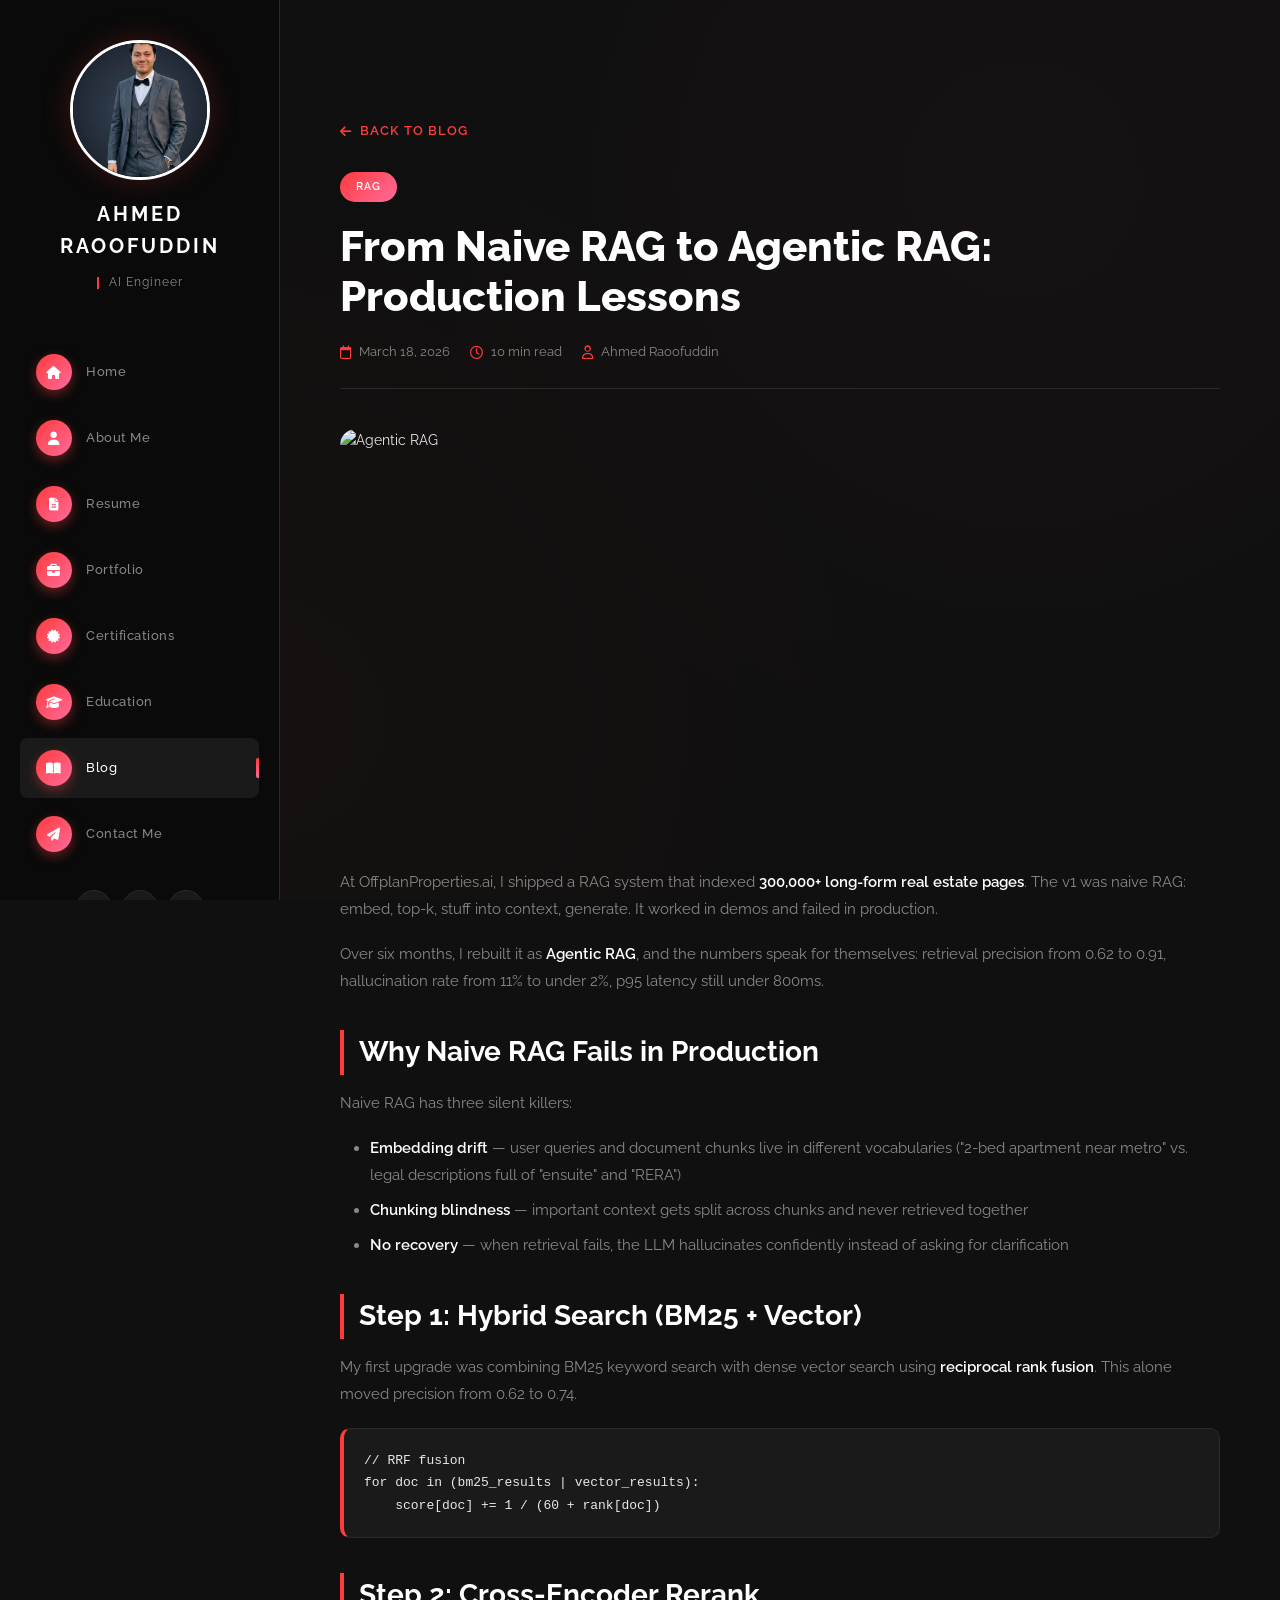
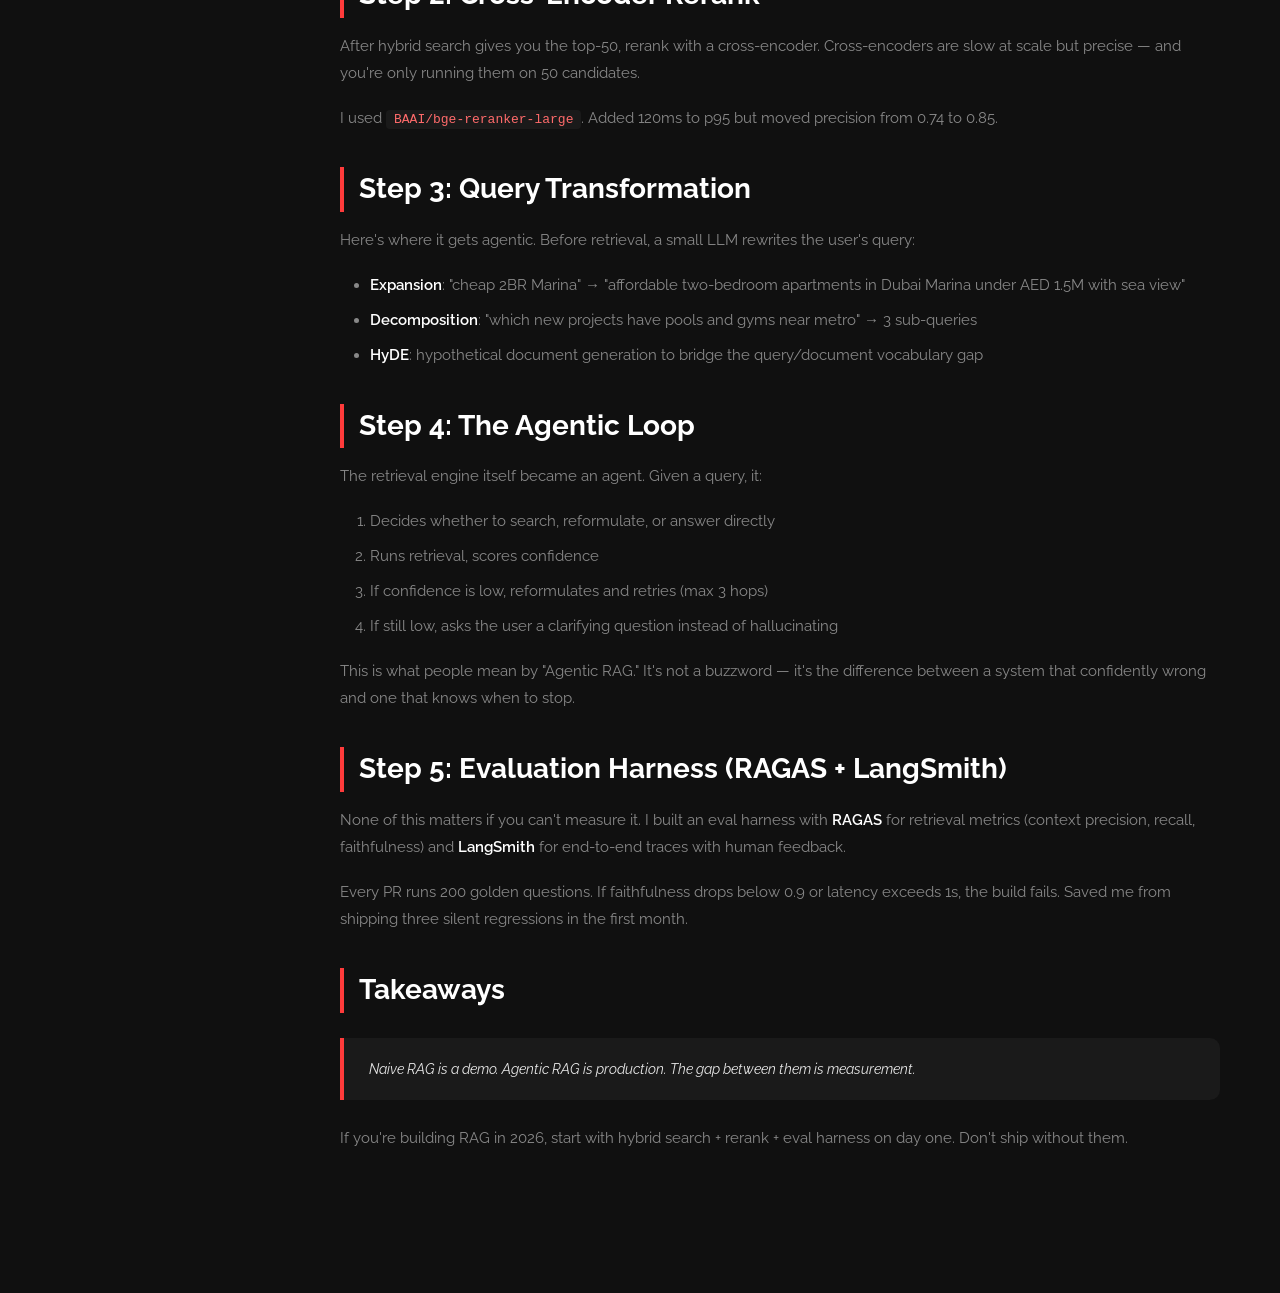
==== blog/agentic-rag-production.html @ 091b474e "Complete redesign: SPA portfolio with Home/About/Resume/Portfolio/Certs/Education/Blog/Contact + 6 b" ====
<!DOCTYPE html>
<html lang="en">
<head>
  <meta charset="UTF-8">
  <meta name="viewport" content="width=device-width, initial-scale=1.0">
  <title>From Naive RAG to Agentic RAG: Production Lessons | Ahmed Raoofuddin</title>
  <meta name="description" content="How I moved 300k+ real estate pages from simple vector search to agentic retrieval with eval harnesses, rerank, and hybrid search.">
  <link rel="stylesheet" href="https://cdnjs.cloudflare.com/ajax/libs/font-awesome/6.4.0/css/all.min.css">
  <link rel="stylesheet" href="../assets/css/style.css">
</head>
<body>
<div class="page-wrapper">
  <aside class="sidebar">
    <div class="sidebar-profile">
      <img src="../assets/img/ahmed-profile.jpg" alt="Ahmed Raoofuddin">
      <h3>AHMED RAOOFUDDIN</h3>
      <p>AI Engineer</p>
    </div>
    <nav class="sidebar-nav">
      <ul>
        <li><a href="../index.html#home"><i class="fa-solid fa-house"></i>Home</a></li>
        <li><a href="../index.html#about"><i class="fa-solid fa-user"></i>About Me</a></li>
        <li><a href="../index.html#resume"><i class="fa-solid fa-file-lines"></i>Resume</a></li>
        <li><a href="../index.html#portfolio"><i class="fa-solid fa-briefcase"></i>Portfolio</a></li>
        <li><a href="../index.html#certifications"><i class="fa-solid fa-certificate"></i>Certifications</a></li>
        <li><a href="../index.html#education"><i class="fa-solid fa-graduation-cap"></i>Education</a></li>
        <li><a href="../index.html#blog" class="active"><i class="fa-solid fa-book-open"></i>Blog</a></li>
        <li><a href="../index.html#contact"><i class="fa-solid fa-paper-plane"></i>Contact Me</a></li>
      </ul>
    </nav>
    <div class="sidebar-social">
      <a href="https://linkedin.com/in/ahmed-raoofuddin" target="_blank"><i class="fa-brands fa-linkedin-in"></i></a>
      <a href="https://github.com/AhmedRaoofuddin" target="_blank"><i class="fa-brands fa-github"></i></a>
      <a href="mailto:eng.ahmedraoofuddin@gmail.com"><i class="fa-solid fa-envelope"></i></a>
    </div>
  </aside>

  <header class="mobile-header">
    <div class="logo"><img src="../assets/img/ahmed-profile.jpg" alt="Ahmed"><span>Ahmed R.</span></div>
    <button class="mobile-menu-btn" onclick="document.getElementById('mobileMenu').classList.toggle('active')"><i class="fa-solid fa-bars"></i></button>
  </header>
  <div class="mobile-menu" id="mobileMenu">
    <button class="mobile-menu-close" onclick="document.getElementById('mobileMenu').classList.toggle('active')"><i class="fa-solid fa-xmark"></i></button>
    <ul>
      <li><a href="../index.html#home"><i class="fa-solid fa-house"></i>Home</a></li>
      <li><a href="../index.html#blog"><i class="fa-solid fa-book-open"></i>Blog</a></li>
      <li><a href="../index.html#contact"><i class="fa-solid fa-paper-plane"></i>Contact Me</a></li>
    </ul>
  </div>

  <main class="main-content">
    <section class="section active">
      <div class="blog-post-wrap">
        <a href="../index.html#blog" class="blog-post-back"><i class="fa-solid fa-arrow-left"></i> Back to Blog</a>

        <div class="blog-post-header">
          <span class="blog-post-category">RAG</span>
          <h1 class="blog-post-title">From Naive RAG to Agentic RAG: Production Lessons</h1>
          <div class="blog-post-meta">
            <span><i class="fa-regular fa-calendar"></i> March 18, 2026</span>
            <span><i class="fa-regular fa-clock"></i> 10 min read</span>
            <span><i class="fa-regular fa-user"></i> Ahmed Raoofuddin</span>
          </div>
        </div>

        <img src="https://images.unsplash.com/photo-1526378800651-c32d170fe6f8?w=1200&h=600&fit=crop" alt="Agentic RAG" class="blog-post-hero">

        <div class="blog-post-content">
          <p>At OffplanProperties.ai, I shipped a RAG system that indexed <strong>300,000+ long-form real estate pages</strong>. The v1 was naive RAG: embed, top-k, stuff into context, generate. It worked in demos and failed in production.</p>

          <p>Over six months, I rebuilt it as <strong>Agentic RAG</strong>, and the numbers speak for themselves: retrieval precision from 0.62 to 0.91, hallucination rate from 11% to under 2%, p95 latency still under 800ms.</p>

          <h2>Why Naive RAG Fails in Production</h2>
          <p>Naive RAG has three silent killers:</p>

          <ul>
            <li><strong>Embedding drift</strong> — user queries and document chunks live in different vocabularies ("2-bed apartment near metro" vs. legal descriptions full of "ensuite" and "RERA")</li>
            <li><strong>Chunking blindness</strong> — important context gets split across chunks and never retrieved together</li>
            <li><strong>No recovery</strong> — when retrieval fails, the LLM hallucinates confidently instead of asking for clarification</li>
          </ul>

          <h2>Step 1: Hybrid Search (BM25 + Vector)</h2>
          <p>My first upgrade was combining BM25 keyword search with dense vector search using <strong>reciprocal rank fusion</strong>. This alone moved precision from 0.62 to 0.74.</p>

          <pre><code>// RRF fusion
for doc in (bm25_results | vector_results):
    score[doc] += 1 / (60 + rank[doc])</code></pre>

          <h2>Step 2: Cross-Encoder Rerank</h2>
          <p>After hybrid search gives you the top-50, rerank with a cross-encoder. Cross-encoders are slow at scale but precise — and you're only running them on 50 candidates.</p>

          <p>I used <code>BAAI/bge-reranker-large</code>. Added 120ms to p95 but moved precision from 0.74 to 0.85.</p>

          <h2>Step 3: Query Transformation</h2>
          <p>Here's where it gets agentic. Before retrieval, a small LLM rewrites the user's query:</p>
          <ul>
            <li><strong>Expansion</strong>: "cheap 2BR Marina" → "affordable two-bedroom apartments in Dubai Marina under AED 1.5M with sea view"</li>
            <li><strong>Decomposition</strong>: "which new projects have pools and gyms near metro" → 3 sub-queries</li>
            <li><strong>HyDE</strong>: hypothetical document generation to bridge the query/document vocabulary gap</li>
          </ul>

          <h2>Step 4: The Agentic Loop</h2>
          <p>The retrieval engine itself became an agent. Given a query, it:</p>
          <ol>
            <li>Decides whether to search, reformulate, or answer directly</li>
            <li>Runs retrieval, scores confidence</li>
            <li>If confidence is low, reformulates and retries (max 3 hops)</li>
            <li>If still low, asks the user a clarifying question instead of hallucinating</li>
          </ol>

          <p>This is what people mean by "Agentic RAG." It's not a buzzword — it's the difference between a system that confidently wrong and one that knows when to stop.</p>

          <h2>Step 5: Evaluation Harness (RAGAS + LangSmith)</h2>
          <p>None of this matters if you can't measure it. I built an eval harness with <strong>RAGAS</strong> for retrieval metrics (context precision, recall, faithfulness) and <strong>LangSmith</strong> for end-to-end traces with human feedback.</p>

          <p>Every PR runs 200 golden questions. If faithfulness drops below 0.9 or latency exceeds 1s, the build fails. Saved me from shipping three silent regressions in the first month.</p>

          <h2>Takeaways</h2>
          <blockquote>Naive RAG is a demo. Agentic RAG is production. The gap between them is measurement.</blockquote>

          <p>If you're building RAG in 2026, start with hybrid search + rerank + eval harness on day one. Don't ship without them.</p>
        </div>
      </div>
    </section>
  </main>
</div>
</body>
</html>
---- assets/css/style.css ----
/* ============================================
   Ahmed Raoofuddin Portfolio
   Dark theme + red gradient accent
   Font: Raleway
   ============================================ */

@import url('https://fonts.googleapis.com/css2?family=Raleway:wght@300;400;500;600;700;800&display=swap');

:root {
  --bg: #101010;
  --bg-alt: #161616;
  --bg-card: #1a1a1a;
  --bg-card-hover: #1f1f1f;
  --border: #2a2a2a;
  --text: #e8e8e8;
  --text-muted: #888;
  --text-dim: #555;
  --accent: #ff3b3b;
  --accent-soft: #ff6b6b;
  --accent-glow: rgba(255, 59, 59, 0.4);
  --gradient: linear-gradient(135deg, #ff3b3b 0%, #ff6b9d 100%);
  --sidebar-width: 280px;
  --shadow: 0 8px 32px rgba(0, 0, 0, 0.5);
}

* { margin: 0; padding: 0; box-sizing: border-box; }

html { scroll-behavior: smooth; }

body {
  font-family: 'Raleway', -apple-system, Helvetica, sans-serif;
  background: var(--bg);
  color: var(--text);
  font-size: 14px;
  line-height: 1.6;
  overflow-x: hidden;
}

a { color: var(--text); text-decoration: none; transition: color 0.3s; }
a:hover { color: var(--accent-soft); }

img { max-width: 100%; display: block; }

/* ============================================
   LAYOUT
   ============================================ */
.page-wrapper {
  display: flex;
  min-height: 100vh;
  background: var(--bg);
  position: relative;
}

.page-wrapper::before {
  content: '';
  position: fixed;
  inset: 0;
  background-image:
    radial-gradient(circle at 20% 80%, rgba(255, 59, 59, 0.03) 0%, transparent 50%),
    radial-gradient(circle at 80% 20%, rgba(255, 107, 157, 0.03) 0%, transparent 50%);
  pointer-events: none;
  z-index: 0;
}

/* ============================================
   SIDEBAR
   ============================================ */
.sidebar {
  width: var(--sidebar-width);
  background: #0a0a0a;
  border-right: 1px solid var(--border);
  padding: 40px 20px;
  position: fixed;
  top: 0;
  left: 0;
  height: 100vh;
  display: flex;
  flex-direction: column;
  align-items: center;
  z-index: 100;
  overflow-y: auto;
}

.sidebar::-webkit-scrollbar { width: 4px; }
.sidebar::-webkit-scrollbar-track { background: transparent; }
.sidebar::-webkit-scrollbar-thumb { background: #2a2a2a; border-radius: 2px; }

.sidebar-profile {
  text-align: center;
  margin-bottom: 30px;
  width: 100%;
}

.sidebar-profile img {
  width: 140px;
  height: 140px;
  border-radius: 50%;
  object-fit: cover;
  border: 3px solid #fff;
  margin: 0 auto 18px;
  box-shadow: 0 0 30px rgba(255, 59, 59, 0.2);
  transition: transform 0.4s ease;
}

.sidebar-profile img:hover { transform: scale(1.05); }

.sidebar-profile h3 {
  font-size: 20px;
  font-weight: 700;
  letter-spacing: 3px;
  color: #fff;
  margin-bottom: 8px;
}

.sidebar-profile p {
  color: var(--text-muted);
  font-size: 12px;
  letter-spacing: 1px;
  padding-left: 12px;
  position: relative;
  display: inline-block;
}

.sidebar-profile p::before {
  content: '';
  position: absolute;
  left: 0;
  top: 50%;
  transform: translateY(-50%);
  width: 2px;
  height: 12px;
  background: var(--accent);
}

.sidebar-nav {
  width: 100%;
  flex: 1;
  margin-top: 20px;
}

.sidebar-nav ul { list-style: none; }

.sidebar-nav li { margin-bottom: 6px; }

.sidebar-nav a {
  display: flex;
  align-items: center;
  padding: 12px 16px;
  color: var(--text-muted);
  font-size: 13px;
  font-weight: 500;
  letter-spacing: 0.5px;
  border-radius: 8px;
  transition: all 0.3s;
  position: relative;
  cursor: pointer;
}

.sidebar-nav a i {
  width: 36px;
  height: 36px;
  background: var(--gradient);
  color: #fff;
  border-radius: 50%;
  display: flex;
  align-items: center;
  justify-content: center;
  margin-right: 14px;
  font-size: 13px;
  box-shadow: 0 4px 12px var(--accent-glow);
  transition: transform 0.3s;
}

.sidebar-nav a:hover {
  background: var(--bg-card);
  color: #fff;
  transform: translateX(4px);
}

.sidebar-nav a:hover i { transform: rotate(360deg); }

.sidebar-nav a.active {
  background: var(--bg-card);
  color: #fff;
}

.sidebar-nav a.active::after {
  content: '';
  position: absolute;
  right: 0;
  top: 50%;
  transform: translateY(-50%);
  width: 3px;
  height: 20px;
  background: var(--gradient);
  border-radius: 2px 0 0 2px;
}

.sidebar-social {
  display: flex;
  gap: 10px;
  justify-content: center;
  margin-top: 20px;
}

.sidebar-social a {
  width: 36px;
  height: 36px;
  border-radius: 50%;
  background: var(--bg-card);
  display: flex;
  align-items: center;
  justify-content: center;
  font-size: 14px;
  color: var(--text-muted);
  border: 1px solid var(--border);
}

.sidebar-social a:hover {
  background: var(--gradient);
  color: #fff;
  transform: translateY(-3px);
}

/* ============================================
   MAIN CONTENT
   ============================================ */
.main-content {
  margin-left: var(--sidebar-width);
  width: calc(100% - var(--sidebar-width));
  min-height: 100vh;
  position: relative;
  z-index: 1;
}

.section {
  display: none;
  min-height: 100vh;
  padding: 80px 60px;
  animation: fadeIn 0.6s ease;
}

.section.active { display: block; }

@keyframes fadeIn {
  from { opacity: 0; transform: translateY(20px); }
  to { opacity: 1; transform: translateY(0); }
}

/* Section Title — decorative brackets */
.section-title-wrap {
  text-align: center;
  margin-bottom: 60px;
  position: relative;
}

.section-title {
  display: inline-block;
  font-size: 36px;
  font-weight: 700;
  letter-spacing: 6px;
  color: #fff;
  position: relative;
  padding: 0 30px;
}

.section-title::before,
.section-title::after {
  content: '';
  position: absolute;
  top: -10px;
  width: 14px;
  height: 14px;
  border: 2px solid var(--accent);
}

.section-title::before {
  left: 0;
  border-right: 0;
  border-bottom: 0;
}

.section-title::after {
  right: 0;
  border-left: 0;
  border-bottom: 0;
}

.section-title-wrap::after {
  content: '';
  display: block;
  margin: 15px auto 0;
  width: 80px;
  height: 2px;
  background: var(--gradient);
}

.section-subtitle {
  color: var(--text-muted);
  font-size: 13px;
  letter-spacing: 3px;
  text-transform: uppercase;
  margin-top: 15px;
}

/* ============================================
   HOME SECTION
   ============================================ */
#home {
  display: none;
  align-items: center;
  justify-content: center;
  text-align: center;
  background-image:
    radial-gradient(circle at 50% 50%, rgba(255, 59, 59, 0.08) 0%, transparent 70%),
    url("data:image/svg+xml,%3Csvg xmlns='http://www.w3.org/2000/svg' width='60' height='104' viewBox='0 0 60 104'%3E%3Cpath fill='%23ff3b3b' fill-opacity='0.03' d='M30 0l30 17.32v34.64L30 69.28 0 51.96V17.32z'/%3E%3C/svg%3E");
  padding: 40px;
}

#home.active { display: flex; }

.home-content { max-width: 900px; }

.home-hello {
  color: var(--text-muted);
  font-size: 18px;
  font-weight: 300;
  letter-spacing: 2px;
  margin-bottom: 10px;
  opacity: 0;
  animation: slideUp 0.8s ease 0.2s forwards;
}

.home-name {
  font-size: 64px;
  font-weight: 800;
  color: #fff;
  letter-spacing: -1px;
  margin-bottom: 20px;
  opacity: 0;
  animation: slideUp 0.8s ease 0.4s forwards;
}

.home-name .highlight {
  background: var(--gradient);
  -webkit-background-clip: text;
  -webkit-text-fill-color: transparent;
  background-clip: text;
}

.home-tagline {
  font-size: 28px;
  font-weight: 300;
  color: #fff;
  margin-bottom: 30px;
  opacity: 0;
  animation: slideUp 0.8s ease 0.6s forwards;
}

.home-tagline .typed-text {
  font-weight: 700;
  background: var(--gradient);
  -webkit-background-clip: text;
  -webkit-text-fill-color: transparent;
  background-clip: text;
}

.home-description {
  color: var(--text-muted);
  font-size: 15px;
  max-width: 700px;
  margin: 0 auto 40px;
  line-height: 1.8;
  opacity: 0;
  animation: slideUp 0.8s ease 0.8s forwards;
}

.home-buttons {
  display: flex;
  gap: 20px;
  justify-content: center;
  flex-wrap: wrap;
  opacity: 0;
  animation: slideUp 0.8s ease 1s forwards;
}

@keyframes slideUp {
  to { opacity: 1; transform: translateY(0); }
  from { opacity: 0; transform: translateY(20px); }
}

/* ============================================
   BUTTONS
   ============================================ */
.btn {
  display: inline-flex;
  align-items: center;
  gap: 10px;
  padding: 14px 36px;
  border-radius: 50px;
  font-weight: 600;
  font-size: 13px;
  letter-spacing: 1.5px;
  text-transform: uppercase;
  transition: all 0.3s;
  border: none;
  cursor: pointer;
  font-family: 'Raleway', sans-serif;
}

.btn-primary {
  background: var(--gradient);
  color: #fff;
  box-shadow: 0 10px 30px var(--accent-glow);
}

.btn-primary:hover {
  transform: translateY(-3px);
  box-shadow: 0 15px 40px var(--accent-glow);
  color: #fff;
}

.btn-outline {
  background: transparent;
  color: #fff;
  border: 2px solid var(--accent);
}

.btn-outline:hover {
  background: var(--gradient);
  color: #fff;
  border-color: transparent;
  transform: translateY(-3px);
}

.btn-sm {
  padding: 8px 18px;
  font-size: 11px;
  border-radius: 50px;
  background: var(--bg-card);
  color: var(--text);
  border: 1px solid var(--border);
  display: inline-flex;
  align-items: center;
  gap: 6px;
  font-weight: 500;
  transition: all 0.3s;
}

.btn-sm:hover {
  background: var(--gradient);
  color: #fff;
  border-color: transparent;
}

/* ============================================
   ABOUT SECTION
   ============================================ */
.about-grid {
  display: grid;
  grid-template-columns: 1.4fr 1fr;
  gap: 60px;
  align-items: start;
  max-width: 1200px;
  margin: 0 auto;
}

.about-text h3 {
  font-size: 28px;
  font-weight: 700;
  color: #fff;
  margin-bottom: 8px;
}

.about-location {
  color: var(--accent);
  font-size: 13px;
  margin-bottom: 20px;
  display: flex;
  align-items: center;
  gap: 6px;
}

.about-text p {
  color: var(--text-muted);
  line-height: 1.8;
  margin-bottom: 18px;
  font-size: 14px;
}

.about-text p strong { color: #fff; font-weight: 600; }

.about-info-grid {
  display: grid;
  grid-template-columns: 1fr 1fr;
  gap: 15px;
  margin-top: 25px;
  margin-bottom: 30px;
}

.info-item {
  display: flex;
  align-items: start;
  gap: 12px;
  padding: 14px;
  background: var(--bg-card);
  border: 1px solid var(--border);
  border-radius: 10px;
  transition: all 0.3s;
}

.info-item:hover {
  border-color: var(--accent);
  transform: translateY(-3px);
}

.info-item i {
  width: 36px;
  height: 36px;
  background: var(--gradient);
  color: #fff;
  border-radius: 8px;
  display: flex;
  align-items: center;
  justify-content: center;
  font-size: 14px;
  flex-shrink: 0;
}

.info-item .label {
  display: block;
  color: var(--text-muted);
  font-size: 10px;
  text-transform: uppercase;
  letter-spacing: 1px;
  margin-bottom: 3px;
}

.info-item .value {
  color: #fff;
  font-size: 12px;
  word-break: break-word;
}

.about-image {
  position: relative;
  border-radius: 20px;
  overflow: hidden;
  box-shadow: var(--shadow);
}

.about-image::before {
  content: '';
  position: absolute;
  inset: 0;
  background: linear-gradient(135deg, rgba(255, 59, 59, 0.1), transparent);
  z-index: 1;
}

.about-image img {
  width: 100%;
  height: 100%;
  object-fit: cover;
  min-height: 400px;
}

/* ============================================
   RESUME SECTION
   ============================================ */
.resume-header {
  display: flex;
  justify-content: space-between;
  align-items: center;
  margin-bottom: 50px;
  max-width: 1200px;
  margin-left: auto;
  margin-right: auto;
}

.resume-header h3 {
  font-size: 24px;
  color: #fff;
  font-weight: 700;
  border-left: 4px solid var(--accent);
  padding-left: 15px;
}

.resume-header h3 small {
  display: block;
  color: var(--text-muted);
  font-size: 13px;
  font-weight: 400;
  margin-bottom: 4px;
}

.timeline {
  max-width: 1000px;
  margin: 0 auto 60px;
  position: relative;
  padding-left: 30px;
  border-left: 2px solid var(--border);
}

.timeline-item {
  position: relative;
  padding: 0 0 40px 30px;
}

.timeline-item::before {
  content: '';
  position: absolute;
  left: -41px;
  top: 5px;
  width: 20px;
  height: 20px;
  border-radius: 50%;
  background: var(--gradient);
  box-shadow: 0 0 0 4px var(--bg), 0 0 0 6px var(--accent);
}

.timeline-date {
  color: var(--accent);
  font-size: 12px;
  font-weight: 600;
  letter-spacing: 1px;
  text-transform: uppercase;
  margin-bottom: 8px;
  display: inline-block;
  padding: 4px 12px;
  background: rgba(255, 59, 59, 0.1);
  border-radius: 20px;
}

.timeline-item h4 {
  color: #fff;
  font-size: 18px;
  font-weight: 700;
  margin-bottom: 4px;
}

.timeline-item .company {
  color: var(--accent-soft);
  font-size: 14px;
  font-weight: 500;
  margin-bottom: 10px;
}

.timeline-item ul {
  list-style: none;
  padding: 0;
}

.timeline-item li {
  color: var(--text-muted);
  font-size: 13px;
  padding: 4px 0 4px 20px;
  position: relative;
  line-height: 1.6;
}

.timeline-item li::before {
  content: '▸';
  position: absolute;
  left: 0;
  color: var(--accent);
}

.tech-tags {
  display: flex;
  flex-wrap: wrap;
  gap: 6px;
  margin-top: 12px;
}

.tech-tags span {
  font-size: 10px;
  padding: 4px 10px;
  background: var(--bg-card);
  border: 1px solid var(--border);
  border-radius: 20px;
  color: var(--text-muted);
  font-weight: 500;
}

/* Skills Grid */
.skills-grid {
  display: grid;
  grid-template-columns: 1fr 1fr;
  gap: 40px;
  max-width: 1200px;
  margin: 0 auto;
}

.skill-column {
  background: var(--bg-card);
  border: 1px solid var(--border);
  border-radius: 16px;
  padding: 35px;
  position: relative;
}

.skill-column::before {
  content: '';
  position: absolute;
  top: -2px;
  left: 20px;
  width: 20px;
  height: 20px;
  border-top: 3px solid var(--accent);
  border-left: 3px solid var(--accent);
}

.skill-column h3 {
  font-size: 20px;
  color: #fff;
  font-weight: 700;
  border-left: 4px solid var(--accent);
  padding-left: 15px;
  margin-bottom: 25px;
}

.skill-column h3 small {
  display: block;
  color: var(--text-muted);
  font-size: 12px;
  font-weight: 400;
  margin-bottom: 4px;
}

.skill-bar {
  margin-bottom: 18px;
}

.skill-bar-header {
  display: flex;
  justify-content: space-between;
  margin-bottom: 6px;
}

.skill-bar-header span:first-child {
  color: #fff;
  font-size: 13px;
  font-weight: 500;
}

.skill-bar-header span:last-child {
  color: var(--accent);
  font-size: 12px;
  font-weight: 700;
}

.skill-bar-track {
  height: 6px;
  background: var(--border);
  border-radius: 3px;
  overflow: hidden;
}

.skill-bar-fill {
  height: 100%;
  background: var(--gradient);
  border-radius: 3px;
  width: 0;
  transition: width 1.5s ease;
  box-shadow: 0 0 10px var(--accent-glow);
}

/* ============================================
   PORTFOLIO SECTION
   ============================================ */
.portfolio-filter {
  display: flex;
  justify-content: center;
  flex-wrap: wrap;
  gap: 10px;
  margin-bottom: 40px;
}

.filter-btn {
  padding: 10px 22px;
  background: transparent;
  border: 1px solid var(--border);
  color: var(--text-muted);
  border-radius: 50px;
  cursor: pointer;
  font-size: 12px;
  font-weight: 600;
  letter-spacing: 1px;
  text-transform: uppercase;
  transition: all 0.3s;
  font-family: 'Raleway', sans-serif;
}

.filter-btn:hover,
.filter-btn.active {
  background: var(--gradient);
  color: #fff;
  border-color: transparent;
}

.portfolio-grid {
  display: grid;
  grid-template-columns: repeat(auto-fill, minmax(340px, 1fr));
  gap: 25px;
  max-width: 1300px;
  margin: 0 auto;
}

.portfolio-item {
  background: var(--bg-card);
  border: 1px solid var(--border);
  border-radius: 16px;
  overflow: hidden;
  transition: all 0.4s;
  position: relative;
  display: flex;
  flex-direction: column;
}

.portfolio-item:hover {
  transform: translateY(-8px);
  border-color: var(--accent);
  box-shadow: 0 20px 40px rgba(0, 0, 0, 0.4);
}

.portfolio-item.hidden { display: none; }

.portfolio-image {
  position: relative;
  padding-top: 60%;
  overflow: hidden;
}

.portfolio-image img {
  position: absolute;
  inset: 0;
  width: 100%;
  height: 100%;
  object-fit: cover;
  transition: transform 0.6s;
}

.portfolio-item:hover .portfolio-image img {
  transform: scale(1.1);
}

.portfolio-category {
  position: absolute;
  top: 15px;
  right: 15px;
  background: var(--gradient);
  color: #fff;
  padding: 5px 14px;
  border-radius: 20px;
  font-size: 10px;
  font-weight: 600;
  text-transform: uppercase;
  letter-spacing: 1px;
  z-index: 2;
}

.portfolio-content {
  padding: 25px;
  flex: 1;
  display: flex;
  flex-direction: column;
}

.portfolio-content h3 {
  font-size: 18px;
  font-weight: 700;
  color: #fff;
  margin-bottom: 10px;
}

.portfolio-content p {
  color: var(--text-muted);
  font-size: 13px;
  line-height: 1.6;
  margin-bottom: 15px;
  flex: 1;
}

.portfolio-tech {
  display: flex;
  flex-wrap: wrap;
  gap: 6px;
  margin-bottom: 15px;
}

.portfolio-tech span {
  font-size: 10px;
  padding: 4px 10px;
  background: var(--bg);
  border: 1px solid var(--border);
  border-radius: 20px;
  color: var(--accent-soft);
  font-weight: 500;
}

/* ============================================
   BLOG SECTION
   ============================================ */
.blog-grid {
  display: grid;
  grid-template-columns: repeat(auto-fill, minmax(340px, 1fr));
  gap: 25px;
  max-width: 1300px;
  margin: 0 auto;
}

.blog-card {
  background: var(--bg-card);
  border: 1px solid var(--border);
  border-radius: 16px;
  overflow: hidden;
  transition: all 0.4s;
  display: flex;
  flex-direction: column;
}

.blog-card:hover {
  transform: translateY(-8px);
  border-color: var(--accent);
  box-shadow: 0 20px 40px rgba(0, 0, 0, 0.4);
}

.blog-image {
  position: relative;
  padding-top: 55%;
  overflow: hidden;
}

.blog-image img {
  position: absolute;
  inset: 0;
  width: 100%;
  height: 100%;
  object-fit: cover;
  transition: transform 0.6s;
}

.blog-card:hover .blog-image img { transform: scale(1.1); }

.blog-category {
  position: absolute;
  top: 15px;
  left: 15px;
  background: var(--gradient);
  color: #fff;
  padding: 5px 14px;
  border-radius: 20px;
  font-size: 10px;
  font-weight: 600;
  text-transform: uppercase;
  z-index: 2;
}

.blog-content {
  padding: 25px;
  flex: 1;
  display: flex;
  flex-direction: column;
}

.blog-meta {
  display: flex;
  gap: 15px;
  margin-bottom: 12px;
  font-size: 11px;
  color: var(--text-muted);
}

.blog-meta span { display: flex; align-items: center; gap: 5px; }
.blog-meta i { color: var(--accent); }

.blog-content h3 {
  font-size: 18px;
  font-weight: 700;
  color: #fff;
  margin-bottom: 12px;
  line-height: 1.4;
}

.blog-content p {
  color: var(--text-muted);
  font-size: 13px;
  line-height: 1.6;
  margin-bottom: 18px;
  flex: 1;
}

.blog-read-more {
  color: var(--accent);
  font-size: 12px;
  font-weight: 600;
  letter-spacing: 1px;
  text-transform: uppercase;
  display: inline-flex;
  align-items: center;
  gap: 6px;
  transition: gap 0.3s;
}

.blog-read-more:hover { gap: 10px; color: var(--accent-soft); }

/* ============================================
   CONTACT SECTION
   ============================================ */
.contact-grid {
  display: grid;
  grid-template-columns: 1fr 1.3fr;
  gap: 50px;
  max-width: 1200px;
  margin: 0 auto;
}

.contact-info h3 {
  font-size: 22px;
  color: #fff;
  font-weight: 700;
  margin-bottom: 8px;
  border-left: 4px solid var(--accent);
  padding-left: 15px;
}

.contact-info h3 small {
  display: block;
  color: var(--text-muted);
  font-size: 12px;
  font-weight: 400;
  margin-bottom: 4px;
}

.contact-info p {
  color: var(--text-muted);
  margin-bottom: 30px;
  line-height: 1.7;
}

.contact-item {
  display: flex;
  align-items: center;
  gap: 16px;
  padding: 16px;
  background: var(--bg-card);
  border: 1px solid var(--border);
  border-radius: 12px;
  margin-bottom: 12px;
  transition: all 0.3s;
}

.contact-item:hover {
  border-color: var(--accent);
  transform: translateX(5px);
}

.contact-item i {
  width: 44px;
  height: 44px;
  background: var(--gradient);
  color: #fff;
  border-radius: 50%;
  display: flex;
  align-items: center;
  justify-content: center;
  font-size: 16px;
  flex-shrink: 0;
}

.contact-item .label {
  display: block;
  color: var(--text-muted);
  font-size: 11px;
  text-transform: uppercase;
  letter-spacing: 1px;
  margin-bottom: 3px;
}

.contact-item .value { color: #fff; font-size: 14px; }
.contact-item .value a { color: #fff; }
.contact-item .value a:hover { color: var(--accent); }

.contact-social {
  display: flex;
  gap: 12px;
  margin-top: 24px;
}

.contact-social a {
  width: 44px;
  height: 44px;
  border-radius: 50%;
  background: var(--bg-card);
  border: 1px solid var(--border);
  display: flex;
  align-items: center;
  justify-content: center;
  color: var(--text-muted);
  font-size: 16px;
  transition: all 0.3s;
}

.contact-social a:hover {
  background: var(--gradient);
  color: #fff;
  border-color: transparent;
  transform: translateY(-3px);
}

.contact-form {
  background: var(--bg-card);
  border: 1px solid var(--border);
  border-radius: 16px;
  padding: 35px;
  position: relative;
}

.contact-form::before {
  content: '';
  position: absolute;
  top: -2px;
  left: 20px;
  width: 20px;
  height: 20px;
  border-top: 3px solid var(--accent);
  border-left: 3px solid var(--accent);
}

.form-row {
  display: grid;
  grid-template-columns: 1fr 1fr;
  gap: 15px;
  margin-bottom: 15px;
}

.form-group { margin-bottom: 18px; }

.form-group input,
.form-group textarea {
  width: 100%;
  padding: 14px 18px;
  background: var(--bg);
  border: 1px solid var(--border);
  border-radius: 10px;
  color: #fff;
  font-family: 'Raleway', sans-serif;
  font-size: 13px;
  transition: all 0.3s;
}

.form-group input:focus,
.form-group textarea:focus {
  outline: none;
  border-color: var(--accent);
  box-shadow: 0 0 0 3px var(--accent-glow);
}

.form-group textarea { min-height: 140px; resize: vertical; }

.form-group input::placeholder,
.form-group textarea::placeholder {
  color: var(--text-dim);
}

/* ============================================
   CERTIFICATIONS SECTION
   ============================================ */
.cert-tabs {
  display: flex;
  justify-content: center;
  flex-wrap: wrap;
  gap: 8px;
  margin-bottom: 40px;
}

.cert-tab {
  padding: 10px 22px;
  background: transparent;
  border: 1px solid var(--border);
  color: var(--text-muted);
  border-radius: 50px;
  cursor: pointer;
  font-size: 12px;
  font-weight: 600;
  letter-spacing: 1px;
  text-transform: uppercase;
  font-family: 'Raleway', sans-serif;
  transition: all 0.3s;
}

.cert-tab:hover,
.cert-tab.active {
  background: var(--gradient);
  color: #fff;
  border-color: transparent;
}

.cert-grid {
  display: none;
  max-width: 1100px;
  margin: 0 auto;
  grid-template-columns: repeat(auto-fill, minmax(280px, 1fr));
  gap: 15px;
}

.cert-grid.active { display: grid; }

.cert-card {
  background: var(--bg-card);
  border: 1px solid var(--border);
  border-radius: 12px;
  padding: 18px;
  display: flex;
  align-items: center;
  gap: 14px;
  transition: all 0.3s;
}

.cert-card:hover {
  border-color: var(--accent);
  transform: translateY(-3px);
}

.cert-card i {
  width: 44px;
  height: 44px;
  background: var(--gradient);
  color: #fff;
  border-radius: 10px;
  display: flex;
  align-items: center;
  justify-content: center;
  font-size: 18px;
  flex-shrink: 0;
}

.cert-card span {
  color: #fff;
  font-size: 13px;
  font-weight: 500;
  line-height: 1.4;
}

/* ============================================
   EDUCATION SECTION
   ============================================ */
.education-grid {
  display: grid;
  grid-template-columns: repeat(auto-fill, minmax(380px, 1fr));
  gap: 25px;
  max-width: 1100px;
  margin: 0 auto;
}

.education-card {
  background: var(--bg-card);
  border: 1px solid var(--border);
  border-radius: 16px;
  padding: 30px;
  position: relative;
  transition: all 0.3s;
}

.education-card::before {
  content: '';
  position: absolute;
  top: -2px;
  left: 20px;
  width: 20px;
  height: 20px;
  border-top: 3px solid var(--accent);
  border-left: 3px solid var(--accent);
}

.education-card:hover {
  border-color: var(--accent);
  transform: translateY(-5px);
}

.education-card .edu-icon {
  width: 50px;
  height: 50px;
  background: var(--gradient);
  border-radius: 12px;
  display: flex;
  align-items: center;
  justify-content: center;
  color: #fff;
  font-size: 22px;
  margin-bottom: 18px;
}

.education-card h4 {
  color: #fff;
  font-size: 18px;
  font-weight: 700;
  margin-bottom: 8px;
}

.education-card .edu-date {
  color: var(--accent);
  font-size: 12px;
  font-weight: 600;
  margin-bottom: 12px;
}

.education-card p {
  color: var(--text-muted);
  font-size: 13px;
  line-height: 1.7;
  margin-bottom: 6px;
}

.education-card p strong { color: #fff; }

/* ============================================
   BLOG POST PAGE
   ============================================ */
.blog-post-wrap {
  max-width: 900px;
  margin: 0 auto;
  padding: 40px 0;
}

.blog-post-back {
  display: inline-flex;
  align-items: center;
  gap: 8px;
  color: var(--accent);
  font-size: 13px;
  font-weight: 600;
  margin-bottom: 30px;
  text-transform: uppercase;
  letter-spacing: 1px;
}

.blog-post-back:hover { gap: 12px; }

.blog-post-header { margin-bottom: 40px; }

.blog-post-category {
  display: inline-block;
  background: var(--gradient);
  color: #fff;
  padding: 6px 16px;
  border-radius: 20px;
  font-size: 11px;
  font-weight: 600;
  text-transform: uppercase;
  letter-spacing: 1px;
  margin-bottom: 20px;
}

.blog-post-title {
  font-size: 42px;
  color: #fff;
  font-weight: 800;
  line-height: 1.2;
  margin-bottom: 20px;
}

.blog-post-meta {
  display: flex;
  gap: 20px;
  color: var(--text-muted);
  font-size: 13px;
  padding-bottom: 25px;
  border-bottom: 1px solid var(--border);
}

.blog-post-meta span { display: flex; align-items: center; gap: 8px; }
.blog-post-meta i { color: var(--accent); }

.blog-post-hero {
  width: 100%;
  height: 400px;
  object-fit: cover;
  border-radius: 16px;
  margin: 30px 0 40px;
}

.blog-post-content h2 {
  font-size: 28px;
  color: #fff;
  font-weight: 700;
  margin: 35px 0 15px;
  border-left: 4px solid var(--accent);
  padding-left: 15px;
}

.blog-post-content h3 {
  font-size: 22px;
  color: #fff;
  font-weight: 700;
  margin: 30px 0 12px;
}

.blog-post-content p {
  color: var(--text-muted);
  font-size: 15px;
  line-height: 1.8;
  margin-bottom: 18px;
}

.blog-post-content strong { color: #fff; font-weight: 600; }

.blog-post-content code {
  background: var(--bg-card);
  color: var(--accent-soft);
  padding: 2px 8px;
  border-radius: 4px;
  font-size: 13px;
  font-family: 'Courier New', monospace;
}

.blog-post-content pre {
  background: var(--bg-card);
  border: 1px solid var(--border);
  border-left: 4px solid var(--accent);
  padding: 20px;
  border-radius: 10px;
  overflow-x: auto;
  margin: 20px 0;
}

.blog-post-content pre code {
  background: none;
  color: var(--text);
  padding: 0;
  font-size: 13px;
  line-height: 1.6;
}

.blog-post-content ul,
.blog-post-content ol {
  color: var(--text-muted);
  font-size: 15px;
  line-height: 1.8;
  padding-left: 30px;
  margin-bottom: 18px;
}

.blog-post-content li { margin-bottom: 8px; }

.blog-post-content blockquote {
  border-left: 4px solid var(--accent);
  background: var(--bg-card);
  padding: 20px 25px;
  margin: 25px 0;
  border-radius: 0 10px 10px 0;
  color: var(--text);
  font-style: italic;
}

/* ============================================
   MOBILE HEADER + MENU
   ============================================ */
.mobile-header {
  display: none;
  position: fixed;
  top: 0;
  left: 0;
  right: 0;
  padding: 15px 20px;
  background: rgba(10, 10, 10, 0.95);
  backdrop-filter: blur(10px);
  border-bottom: 1px solid var(--border);
  z-index: 99;
  align-items: center;
  justify-content: space-between;
}

.mobile-header .logo {
  display: flex;
  align-items: center;
  gap: 10px;
  color: #fff;
  font-weight: 700;
}

.mobile-header .logo img {
  width: 36px;
  height: 36px;
  border-radius: 50%;
  object-fit: cover;
  border: 2px solid var(--accent);
}

.mobile-menu-btn {
  background: var(--gradient);
  color: #fff;
  border: none;
  width: 40px;
  height: 40px;
  border-radius: 8px;
  font-size: 18px;
  cursor: pointer;
}

.mobile-menu {
  display: none;
  position: fixed;
  inset: 0;
  background: rgba(0, 0, 0, 0.95);
  backdrop-filter: blur(10px);
  z-index: 200;
  padding: 80px 30px 30px;
  overflow-y: auto;
}

.mobile-menu.active { display: block; }

.mobile-menu-close {
  position: absolute;
  top: 20px;
  right: 20px;
  background: var(--gradient);
  color: #fff;
  border: none;
  width: 44px;
  height: 44px;
  border-radius: 50%;
  font-size: 18px;
  cursor: pointer;
}

.mobile-menu ul { list-style: none; }
.mobile-menu li { margin-bottom: 10px; }

.mobile-menu a {
  display: flex;
  align-items: center;
  padding: 16px 20px;
  background: var(--bg-card);
  border-radius: 10px;
  color: #fff;
  font-weight: 600;
}

.mobile-menu a i {
  width: 36px;
  height: 36px;
  background: var(--gradient);
  border-radius: 50%;
  display: flex;
  align-items: center;
  justify-content: center;
  margin-right: 14px;
}

/* ============================================
   RESPONSIVE
   ============================================ */
@media (max-width: 1100px) {
  .about-grid, .contact-grid { grid-template-columns: 1fr; }
  .skills-grid { grid-template-columns: 1fr; }
}

@media (max-width: 900px) {
  .sidebar { display: none; }
  .mobile-header { display: flex; }
  .main-content { margin-left: 0; width: 100%; padding-top: 70px; }
  .section { padding: 50px 25px; }
  .home-name { font-size: 42px; }
  .home-tagline { font-size: 22px; }
  .section-title { font-size: 28px; letter-spacing: 3px; }
  .portfolio-grid, .blog-grid { grid-template-columns: 1fr; }
  .form-row { grid-template-columns: 1fr; }
  .about-info-grid { grid-template-columns: 1fr; }
  .blog-post-title { font-size: 28px; }
  .blog-post-hero { height: 240px; }
}

@media (max-width: 500px) {
  .home-buttons { flex-direction: column; align-items: center; }
  .btn { width: 100%; justify-content: center; max-width: 280px; }
  .resume-header { flex-direction: column; gap: 20px; align-items: flex-start; }
}
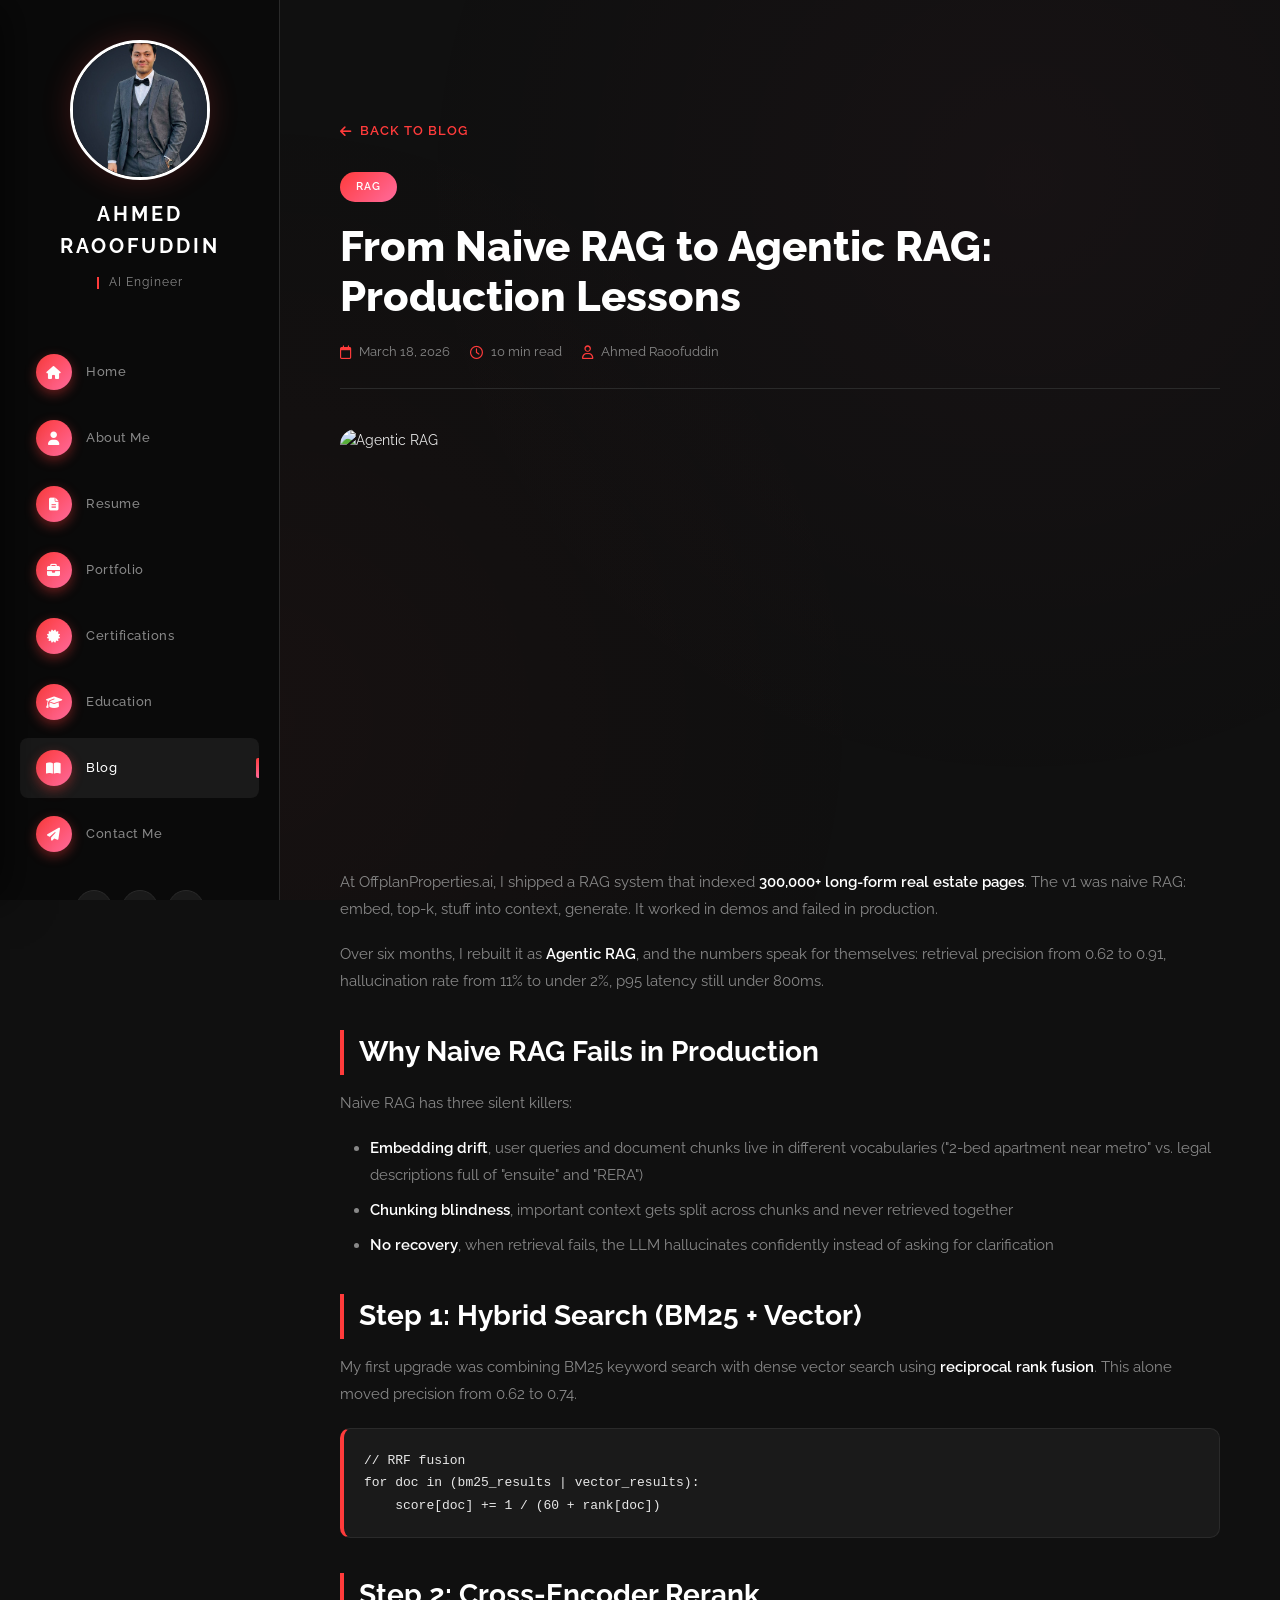
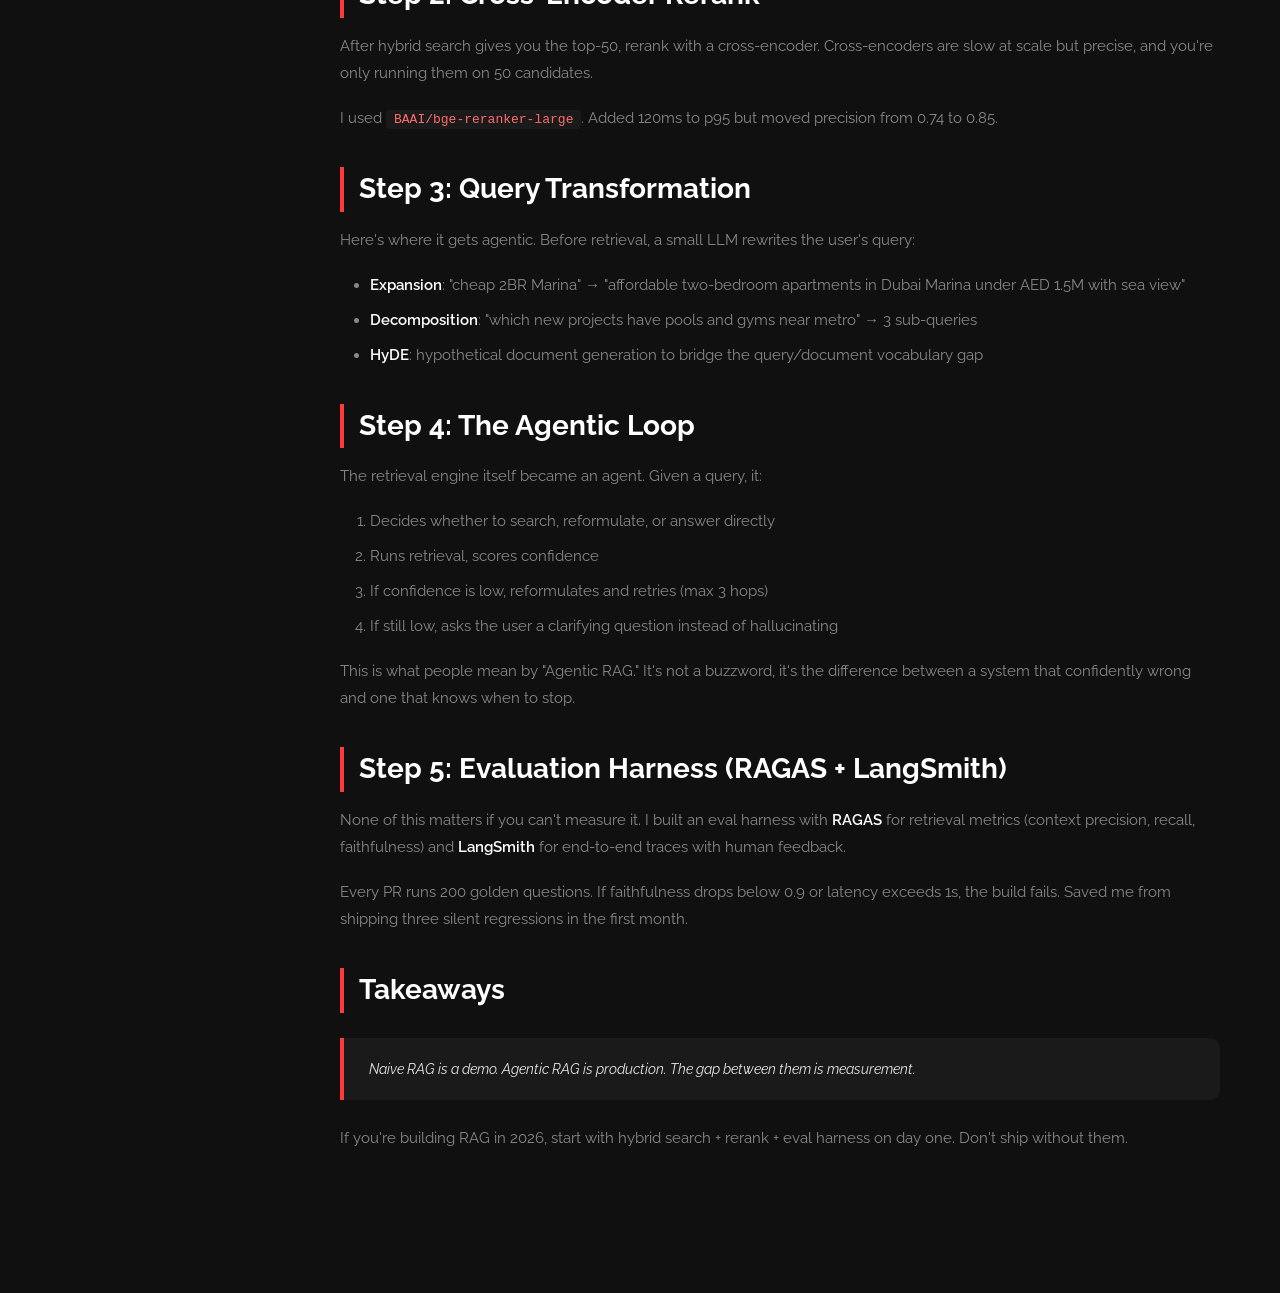
==== commit 26797499: "Mobile drawer menu, 3 new blog posts (9 total), remove all em-dashes Mobile: - Replaced full-screen " ====
--- a/blog/agentic-rag-production.html
+++ b/blog/agentic-rag-production.html
@@ -37,16 +37,34 @@
 
   <header class="mobile-header">
     <div class="logo"><img src="../assets/img/ahmed-profile.jpg" alt="Ahmed"><span>Ahmed R.</span></div>
-    <button class="mobile-menu-btn" onclick="document.getElementById('mobileMenu').classList.toggle('active')"><i class="fa-solid fa-bars"></i></button>
+    <button class="mobile-menu-btn" onclick="openMobileMenu()" aria-label="Open menu"><i class="fa-solid fa-bars"></i></button>
   </header>
-  <div class="mobile-menu" id="mobileMenu">
-    <button class="mobile-menu-close" onclick="document.getElementById('mobileMenu').classList.toggle('active')"><i class="fa-solid fa-xmark"></i></button>
-    <ul>
-      <li><a href="../index.html#home"><i class="fa-solid fa-house"></i>Home</a></li>
-      <li><a href="../index.html#blog"><i class="fa-solid fa-book-open"></i>Blog</a></li>
-      <li><a href="../index.html#contact"><i class="fa-solid fa-paper-plane"></i>Contact Me</a></li>
-    </ul>
-  </div>
+  <div class="mobile-menu-overlay" id="mobileMenuOverlay" onclick="closeMobileMenu()"></div>
+  <aside class="mobile-menu" id="mobileMenu">
+    <button class="mobile-menu-close" onclick="closeMobileMenu()"><i class="fa-solid fa-xmark"></i></button>
+    <div class="mobile-menu-profile">
+      <img src="../assets/img/ahmed-profile.jpg" alt="Ahmed Raoofuddin">
+      <h3>AHMED RAOOFUDDIN</h3>
+      <p>AI Engineer</p>
+    </div>
+    <nav>
+      <ul>
+        <li><a href="../index.html#home" onclick="closeMobileMenu()"><i class="fa-solid fa-house"></i>Home</a></li>
+        <li><a href="../index.html#about" onclick="closeMobileMenu()"><i class="fa-solid fa-user"></i>About Me</a></li>
+        <li><a href="../index.html#resume" onclick="closeMobileMenu()"><i class="fa-solid fa-file-lines"></i>Resume</a></li>
+        <li><a href="../index.html#portfolio" onclick="closeMobileMenu()"><i class="fa-solid fa-briefcase"></i>Portfolio</a></li>
+        <li><a href="../index.html#certifications" onclick="closeMobileMenu()"><i class="fa-solid fa-certificate"></i>Certifications</a></li>
+        <li><a href="../index.html#education" onclick="closeMobileMenu()"><i class="fa-solid fa-graduation-cap"></i>Education</a></li>
+        <li><a href="../index.html#blog" class="active" onclick="closeMobileMenu()"><i class="fa-solid fa-book-open"></i>Blog</a></li>
+        <li><a href="../index.html#contact" onclick="closeMobileMenu()"><i class="fa-solid fa-paper-plane"></i>Contact Me</a></li>
+      </ul>
+    </nav>
+    <div class="mobile-menu-social">
+      <a href="https://linkedin.com/in/ahmed-raoofuddin" target="_blank" rel="noopener"><i class="fa-brands fa-linkedin-in"></i></a>
+      <a href="https://github.com/AhmedRaoofuddin" target="_blank" rel="noopener"><i class="fa-brands fa-github"></i></a>
+      <a href="mailto:eng.ahmedraoofuddin@gmail.com"><i class="fa-solid fa-envelope"></i></a>
+    </div>
+  </aside>
 
   <main class="main-content">
     <section class="section active">
@@ -74,9 +92,9 @@
           <p>Naive RAG has three silent killers:</p>
 
           <ul>
-            <li><strong>Embedding drift</strong> — user queries and document chunks live in different vocabularies ("2-bed apartment near metro" vs. legal descriptions full of "ensuite" and "RERA")</li>
-            <li><strong>Chunking blindness</strong> — important context gets split across chunks and never retrieved together</li>
-            <li><strong>No recovery</strong> — when retrieval fails, the LLM hallucinates confidently instead of asking for clarification</li>
+            <li><strong>Embedding drift</strong>, user queries and document chunks live in different vocabularies ("2-bed apartment near metro" vs. legal descriptions full of "ensuite" and "RERA")</li>
+            <li><strong>Chunking blindness</strong>, important context gets split across chunks and never retrieved together</li>
+            <li><strong>No recovery</strong>, when retrieval fails, the LLM hallucinates confidently instead of asking for clarification</li>
           </ul>
 
           <h2>Step 1: Hybrid Search (BM25 + Vector)</h2>
@@ -87,7 +105,7 @@
     score[doc] += 1 / (60 + rank[doc])</code></pre>
 
           <h2>Step 2: Cross-Encoder Rerank</h2>
-          <p>After hybrid search gives you the top-50, rerank with a cross-encoder. Cross-encoders are slow at scale but precise — and you're only running them on 50 candidates.</p>
+          <p>After hybrid search gives you the top-50, rerank with a cross-encoder. Cross-encoders are slow at scale but precise, and you're only running them on 50 candidates.</p>
 
           <p>I used <code>BAAI/bge-reranker-large</code>. Added 120ms to p95 but moved precision from 0.74 to 0.85.</p>
 
@@ -108,7 +126,7 @@
             <li>If still low, asks the user a clarifying question instead of hallucinating</li>
           </ol>
 
-          <p>This is what people mean by "Agentic RAG." It's not a buzzword — it's the difference between a system that confidently wrong and one that knows when to stop.</p>
+          <p>This is what people mean by "Agentic RAG." It's not a buzzword, it's the difference between a system that confidently wrong and one that knows when to stop.</p>
 
           <h2>Step 5: Evaluation Harness (RAGAS + LangSmith)</h2>
           <p>None of this matters if you can't measure it. I built an eval harness with <strong>RAGAS</strong> for retrieval metrics (context precision, recall, faithfulness) and <strong>LangSmith</strong> for end-to-end traces with human feedback.</p>
--- a/assets/css/style.css
+++ b/assets/css/style.css
@@ -27,6 +27,8 @@
 
 html { scroll-behavior: smooth; }
 
+html { overflow-x: hidden; }
+
 body {
   font-family: 'Raleway', -apple-system, Helvetica, sans-serif;
   background: var(--bg);
@@ -34,6 +36,7 @@
   font-size: 14px;
   line-height: 1.6;
   overflow-x: hidden;
+  max-width: 100vw;
 }
 
 a { color: var(--text); text-decoration: none; transition: color 0.3s; }
@@ -247,7 +250,7 @@
   to { opacity: 1; transform: translateY(0); }
 }
 
-/* Section Title — decorative brackets */
+/* Section Title, decorative brackets */
 .section-title-wrap {
   text-align: center;
   margin-bottom: 60px;
@@ -1454,7 +1457,7 @@
 }
 
 /* ============================================
-   MOBILE HEADER + MENU
+   MOBILE HEADER + SLIDE-IN DRAWER MENU
    ============================================ */
 .mobile-header {
   display: none;
@@ -1462,91 +1465,207 @@
   top: 0;
   left: 0;
   right: 0;
-  padding: 15px 20px;
-  background: rgba(10, 10, 10, 0.95);
-  backdrop-filter: blur(10px);
+  padding: 14px 18px;
+  background: rgba(10, 10, 10, 0.98);
+  backdrop-filter: blur(16px);
+  -webkit-backdrop-filter: blur(16px);
   border-bottom: 1px solid var(--border);
   z-index: 99;
   align-items: center;
   justify-content: space-between;
+  height: 64px;
 }
 
 .mobile-header .logo {
   display: flex;
   align-items: center;
-  gap: 10px;
+  gap: 12px;
   color: #fff;
   font-weight: 700;
+  font-size: 15px;
+  letter-spacing: 1px;
 }
 
 .mobile-header .logo img {
-  width: 36px;
-  height: 36px;
+  width: 40px;
+  height: 40px;
   border-radius: 50%;
   object-fit: cover;
   border: 2px solid var(--accent);
+  box-shadow: 0 0 12px var(--accent-glow);
 }
 
 .mobile-menu-btn {
   background: var(--gradient);
   color: #fff;
   border: none;
-  width: 40px;
-  height: 40px;
-  border-radius: 8px;
+  width: 42px;
+  height: 42px;
+  border-radius: 10px;
   font-size: 18px;
   cursor: pointer;
-}
-
-.mobile-menu {
+  display: flex;
+  align-items: center;
+  justify-content: center;
+  box-shadow: 0 4px 16px var(--accent-glow);
+  transition: transform 0.3s;
+}
+
+.mobile-menu-btn:active { transform: scale(0.92); }
+
+/* Backdrop overlay */
+.mobile-menu-overlay {
   display: none;
   position: fixed;
   inset: 0;
-  background: rgba(0, 0, 0, 0.95);
-  backdrop-filter: blur(10px);
+  background: rgba(0, 0, 0, 0.6);
+  backdrop-filter: blur(4px);
+  z-index: 199;
+  opacity: 0;
+  transition: opacity 0.3s ease;
+}
+
+.mobile-menu-overlay.active {
+  display: block;
+  opacity: 1;
+}
+
+/* Slide-in drawer from left */
+.mobile-menu {
+  position: fixed;
+  top: 0;
+  left: 0;
+  width: 280px;
+  max-width: 85vw;
+  height: 100vh;
+  background: #0a0a0a;
+  border-right: 1px solid var(--border);
   z-index: 200;
-  padding: 80px 30px 30px;
+  padding: 30px 20px;
   overflow-y: auto;
-}
-
-.mobile-menu.active { display: block; }
+  transform: translateX(-100%);
+  transition: transform 0.35s cubic-bezier(0.4, 0, 0.2, 1);
+  box-shadow: 10px 0 40px rgba(0, 0, 0, 0.5);
+  display: block;
+}
+
+.mobile-menu.active { transform: translateX(0); }
+
+.mobile-menu-profile {
+  text-align: center;
+  padding-bottom: 24px;
+  border-bottom: 1px solid var(--border);
+  margin-bottom: 20px;
+}
+
+.mobile-menu-profile img {
+  width: 90px;
+  height: 90px;
+  border-radius: 50%;
+  object-fit: cover;
+  border: 3px solid #fff;
+  margin: 0 auto 12px;
+  box-shadow: 0 0 20px rgba(255, 59, 59, 0.25);
+}
+
+.mobile-menu-profile h3 {
+  font-size: 16px;
+  font-weight: 700;
+  letter-spacing: 2px;
+  color: #fff;
+  margin-bottom: 6px;
+}
+
+.mobile-menu-profile p {
+  color: var(--text-muted);
+  font-size: 11px;
+  letter-spacing: 1px;
+}
 
 .mobile-menu-close {
   position: absolute;
-  top: 20px;
-  right: 20px;
+  top: 14px;
+  right: 14px;
   background: var(--gradient);
   color: #fff;
   border: none;
-  width: 44px;
-  height: 44px;
+  width: 38px;
+  height: 38px;
   border-radius: 50%;
-  font-size: 18px;
+  font-size: 16px;
   cursor: pointer;
+  display: flex;
+  align-items: center;
+  justify-content: center;
+  box-shadow: 0 4px 12px var(--accent-glow);
 }
 
 .mobile-menu ul { list-style: none; }
-.mobile-menu li { margin-bottom: 10px; }
+.mobile-menu li { margin-bottom: 6px; }
 
 .mobile-menu a {
   display: flex;
   align-items: center;
-  padding: 16px 20px;
-  background: var(--bg-card);
+  padding: 12px 14px;
+  background: transparent;
   border-radius: 10px;
-  color: #fff;
-  font-weight: 600;
+  color: var(--text-muted);
+  font-weight: 500;
+  font-size: 13px;
+  letter-spacing: 0.5px;
+  transition: all 0.25s;
+}
+
+.mobile-menu a.active,
+.mobile-menu a:active {
+  background: var(--bg-card);
+  color: #fff;
 }
 
 .mobile-menu a i {
-  width: 36px;
-  height: 36px;
-  background: var(--gradient);
+  width: 34px;
+  height: 34px;
+  background: var(--gradient);
+  color: #fff;
   border-radius: 50%;
   display: flex;
   align-items: center;
   justify-content: center;
-  margin-right: 14px;
+  margin-right: 12px;
+  font-size: 12px;
+  box-shadow: 0 4px 12px var(--accent-glow);
+  flex-shrink: 0;
+}
+
+.mobile-menu-social {
+  display: flex;
+  gap: 10px;
+  justify-content: center;
+  margin-top: 20px;
+  padding-top: 20px;
+  border-top: 1px solid var(--border);
+}
+
+.mobile-menu-social a {
+  width: 38px;
+  height: 38px;
+  border-radius: 50%;
+  background: var(--bg-card);
+  border: 1px solid var(--border);
+  display: flex;
+  align-items: center;
+  justify-content: center;
+  color: var(--text-muted);
+  font-size: 13px;
+  padding: 0;
+  margin: 0;
+}
+
+.mobile-menu-social a:hover,
+.mobile-menu-social a:active {
+  background: var(--gradient);
+  color: #fff;
+  border-color: transparent;
 }
 
 /* ============================================
@@ -1555,25 +1674,66 @@
 @media (max-width: 1100px) {
   .about-grid, .contact-grid { grid-template-columns: 1fr; }
   .skills-grid { grid-template-columns: 1fr; }
-}
-
+  .about-image img { min-height: 300px; }
+}
+
+/* Tablet */
 @media (max-width: 900px) {
   .sidebar { display: none; }
   .mobile-header { display: flex; }
-  .main-content { margin-left: 0; width: 100%; padding-top: 70px; }
-  .section { padding: 50px 25px; }
-  .home-name { font-size: 42px; }
-  .home-tagline { font-size: 22px; }
-  .section-title { font-size: 28px; letter-spacing: 3px; }
-  .portfolio-grid, .blog-grid { grid-template-columns: 1fr; }
+  .main-content { margin-left: 0; width: 100%; padding-top: 64px; }
+  .section { padding: 40px 20px; }
+  .home-name { font-size: 38px; }
+  .home-tagline { font-size: 20px; }
+  .home-hello { font-size: 15px; }
+  .home-description { font-size: 13px; }
+  .section-title { font-size: 26px; letter-spacing: 3px; padding: 0 22px; }
+  .section-title-wrap { margin-bottom: 40px; }
+  .portfolio-grid, .blog-grid { grid-template-columns: 1fr; gap: 20px; }
   .form-row { grid-template-columns: 1fr; }
-  .about-info-grid { grid-template-columns: 1fr; }
+  .about-info-grid { grid-template-columns: 1fr 1fr; gap: 10px; }
   .blog-post-title { font-size: 28px; }
   .blog-post-hero { height: 240px; }
-}
-
-@media (max-width: 500px) {
-  .home-buttons { flex-direction: column; align-items: center; }
-  .btn { width: 100%; justify-content: center; max-width: 280px; }
+  .timeline { padding-left: 24px; }
+  .timeline-item { padding-left: 20px; }
+  .timeline-item::before { left: -33px; width: 16px; height: 16px; }
   .resume-header { flex-direction: column; gap: 20px; align-items: flex-start; }
-}
+  .education-grid { grid-template-columns: 1fr; }
+  .cert-grid { grid-template-columns: 1fr !important; }
+  .skill-column { padding: 24px 20px; }
+  .contact-form { padding: 24px 20px; }
+  .blog-post-wrap { padding: 20px 0; }
+  .blog-post-content h2 { font-size: 22px; }
+  .blog-post-content h3 { font-size: 18px; }
+  .blog-post-content p, .blog-post-content ul, .blog-post-content ol { font-size: 14px; }
+}
+
+/* Phone */
+@media (max-width: 600px) {
+  .section { padding: 30px 16px; }
+  .home-name { font-size: 30px; }
+  .home-tagline { font-size: 17px; }
+  .home-content { padding: 0 6px; }
+  .home-buttons { flex-direction: column; align-items: center; width: 100%; gap: 12px; }
+  .btn { width: 100%; justify-content: center; max-width: 300px; padding: 13px 24px; font-size: 12px; }
+  .section-title { font-size: 22px; letter-spacing: 2px; padding: 0 18px; }
+  .section-title::before, .section-title::after { width: 10px; height: 10px; top: -8px; }
+  .section-subtitle { font-size: 11px; letter-spacing: 2px; }
+  .about-info-grid { grid-template-columns: 1fr; }
+  .about-text h3 { font-size: 22px; }
+  .resume-header h3 { font-size: 18px; }
+  .timeline-item h4 { font-size: 16px; }
+  .timeline-item li { font-size: 12px; }
+  .portfolio-content h3, .blog-content h3 { font-size: 16px; }
+  .blog-post-title { font-size: 22px; }
+  .blog-post-hero { height: 200px; margin: 20px 0 24px; }
+  .blog-post-meta { flex-wrap: wrap; gap: 12px; font-size: 12px; }
+  .contact-form { padding: 20px 16px; }
+  .contact-item { padding: 12px; }
+  .contact-item i { width: 38px; height: 38px; font-size: 14px; }
+  .form-group input, .form-group textarea { font-size: 14px; padding: 12px 14px; }
+  .skill-bar-header span { font-size: 11px; }
+  .portfolio-filter, .cert-tabs { gap: 6px; }
+  .filter-btn, .cert-tab { padding: 8px 14px; font-size: 10px; }
+  .tech-tags span, .portfolio-tech span { font-size: 9px; padding: 3px 8px; }
+}
